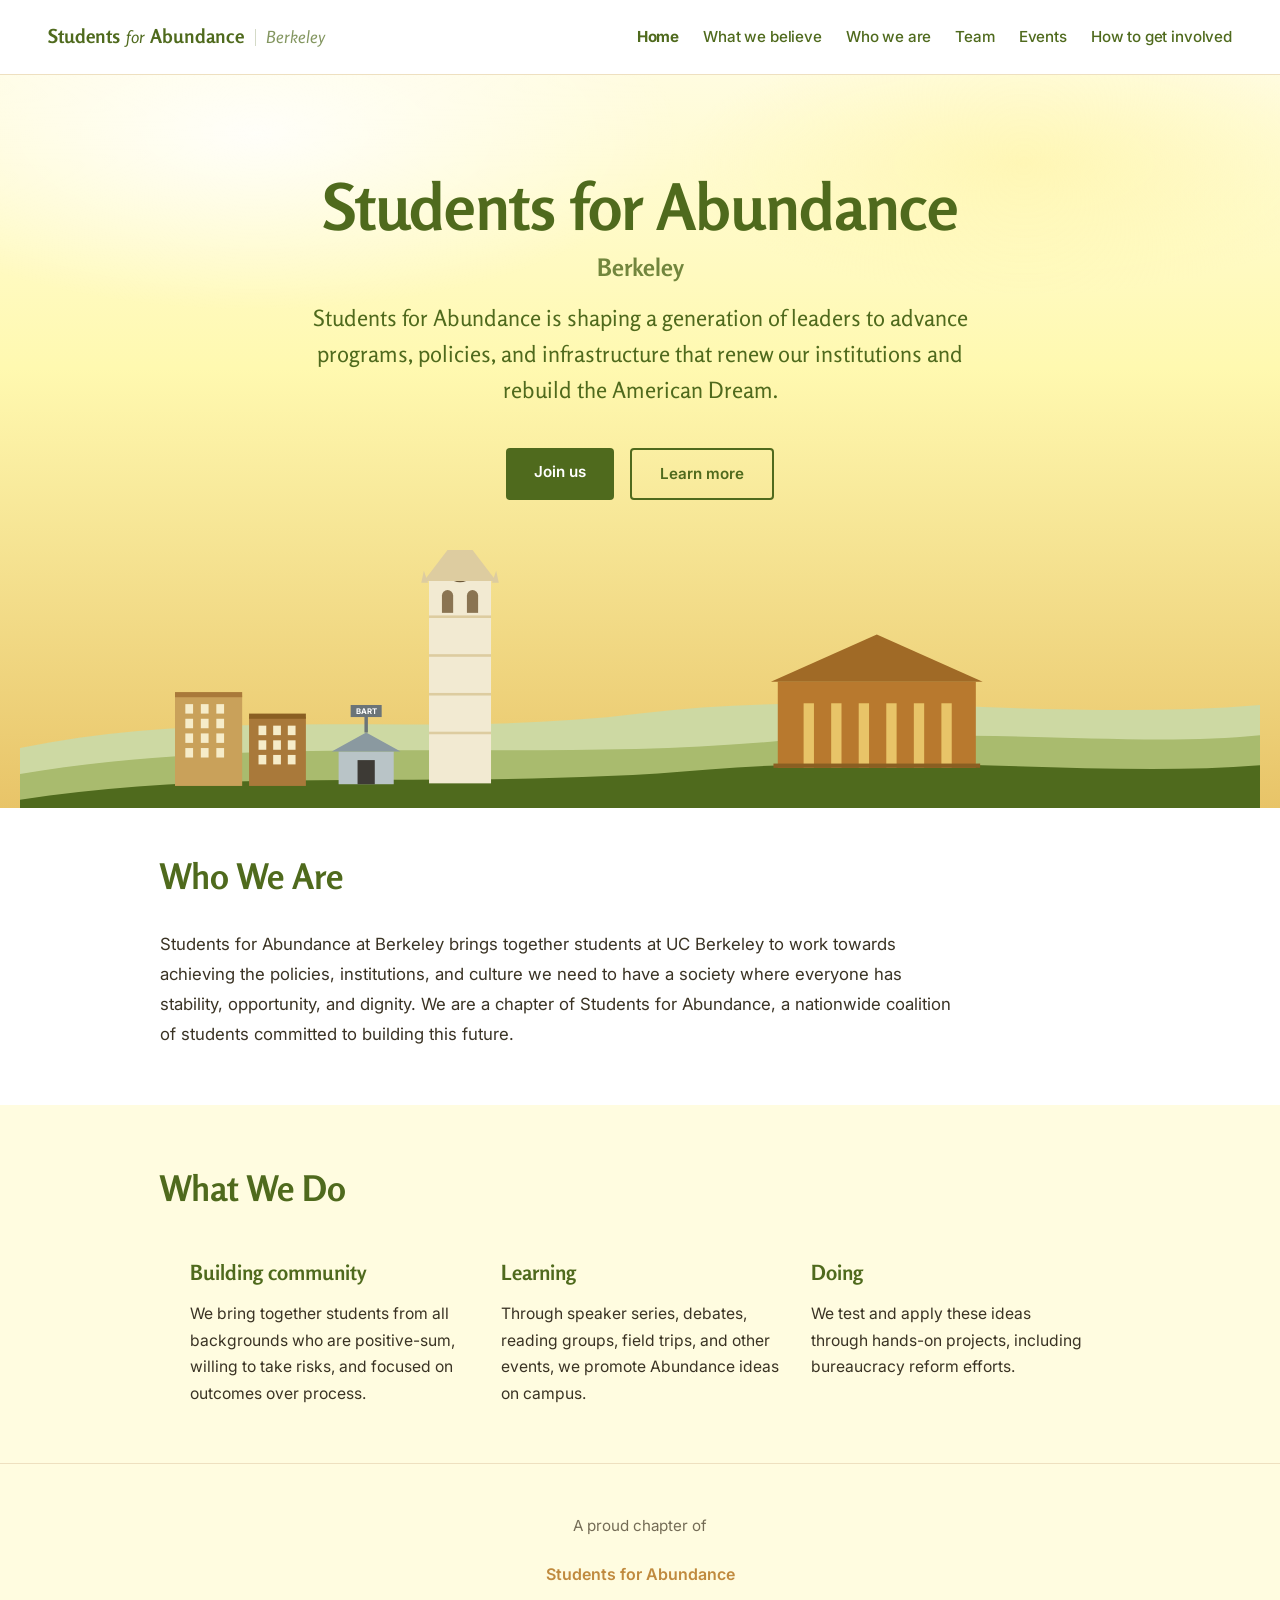
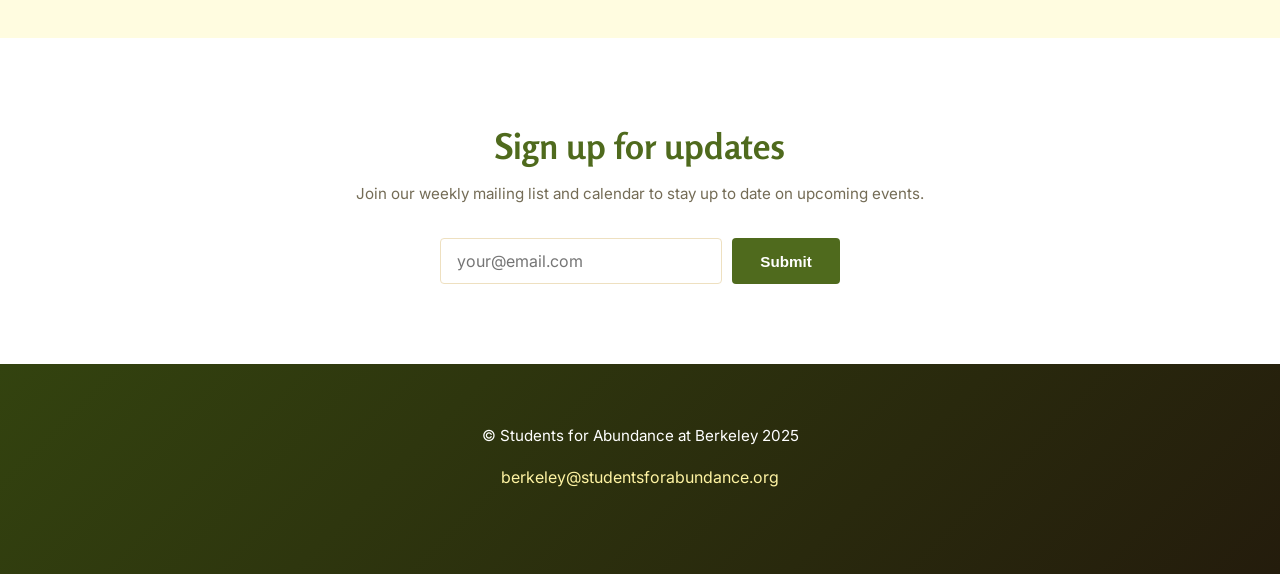
==== index.html @ e3d6ad32 "Update hero tagline to full mission statement" ====
<!DOCTYPE html>
<html lang="en">
<head>
    <meta charset="UTF-8">
    <meta name="viewport" content="width=device-width, initial-scale=1.0">
    <title>Students for Abundance - Berkeley</title>
    <link rel="preconnect" href="https://fonts.googleapis.com">
    <link rel="preconnect" href="https://fonts.gstatic.com" crossorigin>
    <link href="https://fonts.googleapis.com/css2?family=Inter:wght@400;500;600;700&family=Rosario:ital,wght@0,400;0,700;1,400&display=swap" rel="stylesheet">
    <link rel="stylesheet" href="src/css/styles.css">
</head>
<body>
    <!-- Navigation -->
    <nav class="navbar">
        <div class="nav-container">
            <a href="./" class="nav-brand">
                <span class="brand-link">Students</span>
                <span class="brand-for">for</span>
                <span class="brand-link">Abundance</span>
                <span class="brand-chapter">Berkeley</span>
            </a>
            <button class="menu-toggle" aria-label="Toggle menu">
                <span></span>
                <span></span>
                <span></span>
            </button>
            <ul class="nav-links">
                <li><a href="./" class="active">Home</a></li>
                <li><a href="what-we-believe.html">What we believe</a></li>
                <li><a href="who-we-are.html">Who we are</a></li>
                <li><a href="team.html">Team</a></li>
                <li><a href="events.html">Events</a></li>
                <li><a href="how-to-get-involved.html">How to get involved</a></li>
            </ul>
        </div>
    </nav>

    <!-- Hero Section -->
    <header class="hero">
        <div class="hero-content">
            <h1 class="hero-title">Students for Abundance</h1>
            <p class="hero-location">Berkeley</p>
            <p class="hero-tagline">Students for Abundance is shaping a generation of leaders to advance programs, policies, and infrastructure that renew our institutions and rebuild the American Dream.</p>
            <div class="hero-ctas">
                <a href="how-to-get-involved.html" class="btn btn-primary">Join us</a>
                <a href="what-we-believe.html" class="btn btn-secondary">Learn more</a>
            </div>
        </div>

        <!-- Rolling hills with Berkeley landmarks seated on the crest -->
        <div class="hero-skyline" aria-hidden="true">
            <svg viewBox="0 0 1440 300" preserveAspectRatio="xMidYMax slice" xmlns="http://www.w3.org/2000/svg">
                <path d="M0,230 C240,180 480,220 720,190 C960,160 1200,200 1440,180 L1440,300 L0,300 Z" fill="#cdd9a3"/>
                <path d="M0,260 C300,210 600,250 900,220 C1100,205 1300,230 1440,215 L1440,300 L0,300 Z" fill="#a9bb6e"/>
                <path d="M0,290 C260,250 520,280 800,255 C1050,235 1250,265 1440,250 L1440,300 L0,300 Z" fill="#4f6a1d"/>

                <!-- Dorm-style student housing, seated on the hill crest -->
                <g transform="translate(0, -26)">
                    <rect x="180" y="195" width="78" height="105" fill="#c9a15a"/>
                    <rect x="180" y="191" width="78" height="6" fill="#a9793a"/>
                    <rect x="192" y="205" width="9" height="11" fill="#f6ecc9"/>
                    <rect x="210" y="205" width="9" height="11" fill="#f6ecc9"/>
                    <rect x="228" y="205" width="9" height="11" fill="#f6ecc9"/>
                    <rect x="192" y="222" width="9" height="11" fill="#f6ecc9"/>
                    <rect x="210" y="222" width="9" height="11" fill="#f6ecc9"/>
                    <rect x="228" y="222" width="9" height="11" fill="#f6ecc9"/>
                    <rect x="192" y="239" width="9" height="11" fill="#f6ecc9"/>
                    <rect x="210" y="239" width="9" height="11" fill="#f6ecc9"/>
                    <rect x="228" y="239" width="9" height="11" fill="#f6ecc9"/>
                    <rect x="192" y="256" width="9" height="11" fill="#f6ecc9"/>
                    <rect x="210" y="256" width="9" height="11" fill="#f6ecc9"/>
                    <rect x="228" y="256" width="9" height="11" fill="#f6ecc9"/>
                </g>
                <g transform="translate(0, -26)">
                    <rect x="266" y="220" width="66" height="80" fill="#a9793a"/>
                    <rect x="266" y="216" width="66" height="6" fill="#8a5f22"/>
                    <rect x="277" y="230" width="9" height="11" fill="#f6ecc9"/>
                    <rect x="294" y="230" width="9" height="11" fill="#f6ecc9"/>
                    <rect x="311" y="230" width="9" height="11" fill="#f6ecc9"/>
                    <rect x="277" y="247" width="9" height="11" fill="#f6ecc9"/>
                    <rect x="294" y="247" width="9" height="11" fill="#f6ecc9"/>
                    <rect x="311" y="247" width="9" height="11" fill="#f6ecc9"/>
                    <rect x="277" y="264" width="9" height="11" fill="#f6ecc9"/>
                    <rect x="294" y="264" width="9" height="11" fill="#f6ecc9"/>
                    <rect x="311" y="264" width="9" height="11" fill="#f6ecc9"/>
                </g>

                <!-- BART station entrance -->
                <g transform="translate(0, -28)">
                    <rect x="370" y="262" width="64" height="38" fill="#b9c4c7"/>
                    <polygon points="362,262 402,240 442,262" fill="#8a99a0"/>
                    <rect x="392" y="272" width="20" height="28" fill="#3d3a35"/>
                    <rect x="400" y="220" width="4" height="20" fill="#6b7478"/>
                    <rect x="384" y="208" width="36" height="14" fill="#6b7478"/>
                    <text x="402" y="218" font-family="Inter, sans-serif" font-size="9" font-weight="700" fill="#fff" text-anchor="middle">BART</text>
                </g>

                <!-- Sather Tower (the Campanile) -->
                <g transform="translate(0, -29)">
                    <rect x="475" y="65" width="72" height="235" fill="#f2ead2"/>
                    <rect x="475" y="105" width="72" height="3" fill="#ddccA0"/>
                    <rect x="475" y="150" width="72" height="3" fill="#ddccA0"/>
                    <rect x="475" y="195" width="72" height="3" fill="#ddccA0"/>
                    <rect x="475" y="240" width="72" height="3" fill="#ddccA0"/>
                    <rect x="490" y="82" width="13" height="20" fill="#8a7452"/>
                    <circle cx="496.5" cy="82" r="6.5" fill="#8a7452"/>
                    <rect x="519" y="82" width="13" height="20" fill="#8a7452"/>
                    <circle cx="525.5" cy="82" r="6.5" fill="#8a7452"/>
                    <circle cx="511" cy="48" r="17" fill="#fffdf5" stroke="#6b5738" stroke-width="3"/>
                    <rect x="509.5" y="36" width="3" height="14" fill="#6b5738"/>
                    <rect x="503" y="46.5" width="16" height="3" fill="#6b5738"/>
                    <polygon points="469,65 511,10 553,65" fill="#ddccA0"/>
                    <polygon points="466,67 469,53 474,67" fill="#ddccA0"/>
                    <polygon points="548,67 553,53 556,67" fill="#ddccA0"/>
                    <circle cx="511" cy="6" r="5" fill="#6b5738"/>
                </g>

                <!-- Doe Library-style building -->
                <g transform="translate(0, -47)">
                    <rect x="880" y="200" width="230" height="100" fill="#b8792e"/>
                    <polygon points="872,200 995,145 1118,200" fill="#a06a26"/>
                    <rect x="910" y="225" width="12" height="75" fill="#e8c468"/>
                    <rect x="942" y="225" width="12" height="75" fill="#e8c468"/>
                    <rect x="974" y="225" width="12" height="75" fill="#e8c468"/>
                    <rect x="1006" y="225" width="12" height="75" fill="#e8c468"/>
                    <rect x="1038" y="225" width="12" height="75" fill="#e8c468"/>
                    <rect x="1070" y="225" width="12" height="75" fill="#e8c468"/>
                    <rect x="875" y="295" width="240" height="5" fill="#8a5f22"/>
                </g>
            </svg>
        </div>

        <!-- Berkeley skyline illustration featuring the Campanile: saved for later, not rendered -->
        <template id="skyline-buildings-saved">
            <svg viewBox="0 0 1440 300" preserveAspectRatio="xMidYMax slice" xmlns="http://www.w3.org/2000/svg">
                <defs>
                    <linearGradient id="groundGrad" x1="0" y1="0" x2="0" y2="1">
                        <stop offset="0%" stop-color="#c9a15a"/>
                        <stop offset="100%" stop-color="#b8863f"/>
                    </linearGradient>
                </defs>

                <!-- ground -->
                <rect x="0" y="284" width="1440" height="16" fill="url(#groundGrad)"/>

                <!-- back row: soft distant skyline -->
                <g fill="#f3d28c">
                    <rect x="0" y="215" width="95" height="85"/>
                    <rect x="100" y="185" width="75" height="115"/>
                    <polygon points="605,235 650,195 695,235"/>
                    <rect x="605" y="235" width="90" height="65"/>
                    <rect x="700" y="255" width="80" height="45"/>
                </g>
                <g fill="#e8c468">
                    <rect x="1150" y="220" width="85" height="80"/>
                    <polygon points="1240,235 1280,198 1320,235"/>
                    <rect x="1240" y="235" width="80" height="65"/>
                    <rect x="1330" y="200" width="65" height="100"/>
                    <rect x="1400" y="230" width="40" height="70"/>
                </g>

                <!-- Sather Gate -->
                <g fill="#c08a3e">
                    <rect x="210" y="235" width="14" height="65"/>
                    <rect x="300" y="235" width="14" height="65"/>
                    <rect x="204" y="222" width="126" height="14"/>
                    <rect x="207" y="215" width="20" height="8"/>
                    <rect x="297" y="215" width="20" height="8"/>
                    <circle cx="217" cy="211" r="6"/>
                    <circle cx="307" cy="211" r="6"/>
                    <rect x="250" y="222" width="10" height="78"/>
                </g>

                <!-- BART station entrance, between the gate and the tower -->
                <g>
                    <rect x="370" y="262" width="64" height="38" fill="#b9c4c7"/>
                    <polygon points="362,262 402,240 442,262" fill="#8a99a0"/>
                    <rect x="392" y="272" width="20" height="28" fill="#3d3a35"/>
                    <rect x="400" y="220" width="4" height="20" fill="#6b7478"/>
                    <rect x="384" y="208" width="36" height="14" fill="#6b7478"/>
                    <text x="402" y="218" font-family="Inter, sans-serif" font-size="9" font-weight="700" fill="#fff" text-anchor="middle">BART</text>
                </g>

                <!-- Sather Tower (the Campanile), off-center left of the composition -->
                <g>
                    <!-- shaft: pale granite -->
                    <rect x="475" y="65" width="72" height="235" fill="#f2ead2"/>
                    <!-- stone coursing -->
                    <rect x="475" y="105" width="72" height="3" fill="#ddccA0"/>
                    <rect x="475" y="150" width="72" height="3" fill="#ddccA0"/>
                    <rect x="475" y="195" width="72" height="3" fill="#ddccA0"/>
                    <rect x="475" y="240" width="72" height="3" fill="#ddccA0"/>
                    <!-- belfry: arched openings -->
                    <rect x="490" y="82" width="13" height="20" fill="#8a7452"/>
                    <circle cx="496.5" cy="82" r="6.5" fill="#8a7452"/>
                    <rect x="519" y="82" width="13" height="20" fill="#8a7452"/>
                    <circle cx="525.5" cy="82" r="6.5" fill="#8a7452"/>
                    <!-- clock face -->
                    <circle cx="511" cy="48" r="17" fill="#fffdf5" stroke="#6b5738" stroke-width="3"/>
                    <rect x="509.5" y="36" width="3" height="14" fill="#6b5738"/>
                    <rect x="503" y="46.5" width="16" height="3" fill="#6b5738"/>
                    <!-- pyramidal spire -->
                    <polygon points="469,65 511,10 553,65" fill="#ddccA0"/>
                    <!-- corner pinnacles -->
                    <polygon points="466,67 469,53 474,67" fill="#ddccA0"/>
                    <polygon points="548,67 553,53 556,67" fill="#ddccA0"/>
                    <!-- finial -->
                    <circle cx="511" cy="6" r="5" fill="#6b5738"/>
                </g>

                <!-- Doe Library-style building, right of the tower -->
                <g>
                    <rect x="880" y="200" width="230" height="100" fill="#b8792e"/>
                    <polygon points="872,200 995,145 1118,200" fill="#a06a26"/>
                    <rect x="910" y="225" width="12" height="75" fill="#e8c468"/>
                    <rect x="942" y="225" width="12" height="75" fill="#e8c468"/>
                    <rect x="974" y="225" width="12" height="75" fill="#e8c468"/>
                    <rect x="1006" y="225" width="12" height="75" fill="#e8c468"/>
                    <rect x="1038" y="225" width="12" height="75" fill="#e8c468"/>
                    <rect x="1070" y="225" width="12" height="75" fill="#e8c468"/>
                    <rect x="875" y="295" width="240" height="5" fill="#8a5f22"/>
                </g>
            </svg>
        </template>
    </header>

    <!-- Main Content -->
    <main>
        <!-- Who We Are teaser -->
        <section class="content-section">
            <div class="container">
                <h2>Who We Are</h2>
                <p>Students for Abundance at Berkeley brings together students at UC Berkeley to work towards achieving the policies, institutions, and culture we need to have a society where everyone has stability, opportunity, and dignity. We are a chapter of Students for Abundance, a nationwide coalition of students committed to building this future.</p>
            </div>
        </section>

        <!-- Pillars -->
        <section class="content-section alt">
            <div class="container">
                <h2>What We Do</h2>
                <div class="pillars-grid">
                    <div class="pillar">
                        <h3>Building community</h3>
                        <p>We bring together students from all backgrounds who are positive-sum, willing to take risks, and focused on outcomes over process.</p>
                    </div>
                    <div class="pillar">
                        <h3>Learning</h3>
                        <p>Through speaker series, debates, reading groups, field trips, and other events, we promote Abundance ideas on campus.</p>
                    </div>
                    <div class="pillar">
                        <h3>Doing</h3>
                        <p>We test and apply these ideas through hands-on projects, including bureaucracy reform efforts.</p>
                    </div>
                </div>
            </div>
        </section>

        <!-- Affiliation -->
        <section class="supporters-section">
            <div class="container">
                <p class="supporters-text">A proud chapter of</p>
                <div class="supporters-logos">
                    <a href="https://studentsforabundance.org/" target="_blank" class="supporter-link">Students for Abundance</a>
                </div>
            </div>
        </section>

        <!-- Join Section -->
        <section id="join" class="join-section">
            <div class="container">
                <div class="join-content">
                    <h2>Sign up for updates</h2>
                    <p class="join-subtitle">Join our weekly mailing list and calendar to stay up to date on upcoming events.</p>
                    <form class="email-form" id="email-signup">
                        <input type="email" placeholder="your@email.com" required>
                        <button type="submit" class="btn btn-primary">Submit</button>
                    </form>
                </div>
            </div>
        </section>
    </main>

    <!-- Footer -->
    <footer class="footer">
        <div class="container">
            <p class="copyright">&copy; Students for Abundance at Berkeley 2025</p>
            <p class="contact-email">
                <a href="mailto:berkeley@studentsforabundance.org">berkeley@studentsforabundance.org</a>
            </p>
        </div>
    </footer>

    <script src="src/js/main.js"></script>
</body>
</html>
---- src/css/styles.css ----
/* Reset and Base Styles */
:root {
    --cream: #fffef9;
    --gold-pale: #fffce0;
    --gold-light: #fff4a3;
    --gold: #fff9b0;
    --gold-mid: #e8c468;
    --gold-deep: #c08a3e;
    --brown: #9c5f24;
    --brown-dark: #7a4718;
    --ink: #1a1a1a;
    --olive: #4f6a1d;
    --olive-dark: #38480f;
    --text-body: #3a3324;
    --text-muted: #746c56;
    --border-warm: #eee0c0;
    --font-heading: 'Rosario', sans-serif;
    --font-body: 'Inter', -apple-system, BlinkMacSystemFont, sans-serif;
}

* {
    margin: 0;
    padding: 0;
    box-sizing: border-box;
}

html {
    scroll-behavior: smooth;
}

body {
    font-family: var(--font-body);
    line-height: 1.6;
    color: var(--ink);
    background: #fff;
}

.container {
    max-width: 1000px;
    margin: 0 auto;
    padding: 0 20px;
}

/* Navigation */
.navbar {
    background: #fff;
    border-bottom: 1px solid var(--border-warm);
    position: sticky;
    top: 0;
    z-index: 1000;
}

.nav-container {
    max-width: 1440px;
    margin: 0 auto;
    padding: 1.5rem 48px;
    display: flex;
    justify-content: space-between;
    align-items: center;
}

.nav-brand {
    display: flex;
    align-items: baseline;
    gap: 0.35rem;
    flex-wrap: wrap;
    text-decoration: none;
    transition: opacity 0.3s;
}

.nav-brand:hover {
    opacity: 0.7;
}

.brand-link {
    font-family: var(--font-heading);
    font-size: 1.2rem;
    font-weight: 700;
    color: var(--olive);
    line-height: 1;
}

.brand-for {
    font-family: var(--font-heading);
    font-style: italic;
    font-weight: 400;
    font-size: 1.05rem;
    color: var(--olive);
    line-height: 1;
}

.brand-chapter {
    font-family: var(--font-heading);
    font-style: italic;
    font-weight: 400;
    font-size: 1.05rem;
    color: var(--olive);
    opacity: 0.7;
    margin-left: 0.35rem;
    padding-left: 0.6rem;
    border-left: 1px solid rgba(79, 106, 29, 0.35);
    line-height: 1;
}

.nav-links {
    display: flex;
    list-style: none;
    gap: 1.5rem;
    align-items: center;
    flex-wrap: wrap;
}

.nav-links a {
    text-decoration: none;
    color: var(--olive);
    font-weight: 500;
    font-size: 0.95rem;
    letter-spacing: -0.15px;
    transition: opacity 0.3s;
}

.nav-links a:hover {
    opacity: 0.6;
}

.nav-links a.active {
    font-weight: 700;
}

.menu-toggle {
    display: none;
    flex-direction: column;
    background: none;
    border: none;
    cursor: pointer;
    gap: 5px;
}

.menu-toggle span {
    width: 25px;
    height: 2px;
    background: var(--olive);
}

/* Hero Section */
.hero {
    position: relative;
    overflow: hidden;
    background:
        radial-gradient(55% 40% at 20% 8%, rgba(255,255,255,0.85) 0%, rgba(255,255,255,0) 60%),
        radial-gradient(45% 30% at 80% 12%, rgba(255,244,163,0.6) 0%, rgba(255,244,163,0) 60%),
        linear-gradient(180deg, #fffce0 0%, #fff9b0 40%, #e8c468 100%);
    padding: 80px 20px 0;
    text-align: center;
}

.hero-content {
    max-width: 1000px;
    margin: 0 auto;
    position: relative;
    z-index: 2;
}

.hero-skyline {
    position: relative;
    z-index: 1;
    width: 100%;
    margin: 50px auto 0;
    line-height: 0;
}

.hero-skyline svg {
    width: 100%;
    height: auto;
    display: block;
}

.hero-title {
    font-family: var(--font-heading);
    font-size: 4rem;
    font-weight: 700;
    color: var(--olive);
    margin-bottom: 0.15rem;
    letter-spacing: -1px;
}

.hero-location {
    font-family: var(--font-heading);
    font-size: 1.5rem;
    color: var(--olive);
    opacity: 0.8;
    margin-bottom: 0.15rem;
    font-weight: 700;
    position: relative;
    top: -10px;
}

.hero-tagline {
    font-family: var(--font-heading);
    font-size: 1.4rem;
    line-height: 1.6;
    color: var(--olive);
    max-width: 700px;
    margin: 0 auto 2.5rem;
    font-weight: 400;
}

.hero-ctas {
    display: flex;
    gap: 1rem;
    justify-content: center;
    flex-wrap: wrap;
}

/* Buttons */
.btn {
    display: inline-block;
    padding: 12px 28px;
    text-decoration: none;
    border-radius: 4px;
    font-weight: 600;
    font-size: 0.95rem;
    transition: all 0.3s;
    border: none;
    cursor: pointer;
}

.btn-primary {
    background: var(--olive);
    color: #fff;
}

.btn-primary:hover {
    background: var(--olive-dark);
}

.btn-secondary {
    background: transparent;
    color: var(--olive);
    border: 2px solid var(--olive);
}

.btn-secondary:hover {
    background: var(--gold-pale);
}

/* Content Sections */
.content-section {
    padding: 55px 20px;
    background: #fff;
}

main > .content-section:first-of-type {
    padding-top: 40px;
}

.content-section.alt {
    background: var(--gold-pale);
}

.content-section h2 {
    font-family: var(--font-heading);
    font-size: 2.2rem;
    margin-bottom: 1.5rem;
    font-weight: 700;
    color: var(--olive);
}

.content-section p {
    font-size: 1.05rem;
    line-height: 1.8;
    color: var(--text-body);
    max-width: 800px;
}

/* Supporters Section */
.supporters-section {
    padding: 50px 20px;
    background: var(--gold-pale);
    border-top: 1px solid var(--border-warm);
    text-align: center;
}

.supporters-text {
    font-size: 0.95rem;
    color: var(--text-muted);
    margin-bottom: 1.5rem;
}

.supporters-logos {
    display: flex;
    gap: 2rem;
    justify-content: center;
    flex-wrap: wrap;
}

.supporter-link {
    color: var(--gold-deep);
    text-decoration: none;
    font-weight: 600;
    transition: color 0.3s;
}

.supporter-link:hover {
    color: var(--brown);
}

/* Join Section */
.join-section {
    padding: 80px 20px;
    background: #fff;
}

.join-content {
    max-width: 600px;
    margin: 0 auto;
    text-align: center;
}

.join-content h2 {
    font-family: var(--font-heading);
    font-size: 2.2rem;
    margin-bottom: 0.5rem;
    font-weight: 700;
    color: var(--olive);
}

.join-subtitle {
    color: var(--text-muted);
    font-size: 0.95rem;
    margin-bottom: 2rem;
}

/* Email Form */
.email-form {
    display: flex;
    gap: 10px;
    justify-content: center;
    flex-wrap: wrap;
}

.email-form input {
    padding: 12px 16px;
    border: 1px solid var(--border-warm);
    border-radius: 4px;
    font-size: 1rem;
    font-family: inherit;
    min-width: 280px;
    transition: border-color 0.3s;
}

.email-form input:focus {
    outline: none;
    border-color: var(--olive);
}

/* Footer */
.footer {
    background: linear-gradient(135deg, #33430f 0%, #241c0c 100%);
    color: #fff;
    padding: 60px 20px;
    text-align: center;
}

.footer .container {
    max-width: 800px;
}

.copyright {
    font-size: 0.95rem;
    margin-bottom: 1rem;
}

.contact-email {
    margin-bottom: 1.5rem;
}

.contact-email a {
    color: var(--gold-light);
    text-decoration: none;
}

.contact-email a:hover {
    text-decoration: underline;
}

.design-credit {
    font-size: 0.85rem;
    color: #a89f88;
}

.design-credit a {
    color: var(--gold-light);
    text-decoration: none;
}

.design-credit a:hover {
    text-decoration: underline;
}

/* Sub-page Header */
.page-header {
    background:
        radial-gradient(60% 45% at 15% 10%, #ffffff 0%, var(--gold-pale) 40%, rgba(255,255,255,0) 100%),
        radial-gradient(45% 35% at 80% 30%, var(--gold-light) 0%, rgba(255,243,180,0.55) 45%, rgba(255,255,255,0) 100%),
        #ffffff;
    padding: 70px 20px 60px;
    text-align: center;
}

.page-header h1 {
    font-family: var(--font-heading);
    font-size: 3rem;
    font-weight: 700;
    color: var(--olive);
}

/* Dark statement banner */
.banner-dark {
    background: linear-gradient(135deg, var(--brown) 0%, var(--brown-dark) 100%);
    color: #fff;
    padding: 70px 20px;
    text-align: center;
}

.banner-dark h2 {
    font-family: var(--font-heading);
    font-size: 2.4rem;
    font-weight: 700;
    max-width: 700px;
    margin: 0 auto;
    line-height: 1.3;
}

/* Belief blocks */
.belief-block {
    padding: 60px 20px;
    background: #fff;
}

.belief-block.alt {
    background: var(--gold-pale);
}

.belief-block .container {
    max-width: 800px;
}

.belief-block p {
    font-size: 1.05rem;
    line-height: 1.85;
    color: var(--text-body);
    margin-bottom: 1.25rem;
}

.belief-block h2 {
    font-family: var(--font-heading);
    font-size: 2rem;
    color: var(--olive);
    text-align: left;
    margin: 0 0 1.5rem;
    font-weight: 700;
}

.goals-list {
    margin-top: 1.5rem;
}

.goals-list .goal {
    margin-bottom: 1.5rem;
}

.goals-list .goal strong {
    color: var(--olive);
}

/* Pillars grid (Building community / Learning / Doing) */
.pillars-grid {
    display: grid;
    grid-template-columns: repeat(3, 1fr);
    gap: 2rem;
    margin-top: 2.5rem;
    max-width: 900px;
    margin-left: auto;
    margin-right: auto;
}

.pillar h3 {
    font-family: var(--font-heading);
    color: var(--olive);
    font-size: 1.3rem;
    margin-bottom: 0.75rem;
}

.pillar p {
    font-size: 0.98rem;
    color: var(--text-body);
    line-height: 1.7;
}

/* Activity list */
.activity-list {
    max-width: 800px;
    margin: 2rem auto 0;
    padding-left: 1.25rem;
}

.activity-list li {
    font-size: 1.02rem;
    line-height: 1.7;
    color: var(--text-body);
    margin-bottom: 0.75rem;
}

/* Get Involved blocks */
.involve-block {
    max-width: 700px;
    margin: 0 auto 2.5rem;
}

.involve-block h3 {
    font-family: var(--font-heading);
    color: var(--olive);
    font-size: 1.4rem;
    margin-bottom: 0.75rem;
}

.involve-block p {
    font-size: 1.05rem;
    line-height: 1.8;
    color: var(--text-body);
}

.involve-block a {
    color: var(--gold-deep);
    font-weight: 600;
}

.contact-note {
    text-align: center;
    max-width: 700px;
    margin: 0 auto;
    padding: 1.5rem;
    border-top: 1px solid var(--border-warm);
    border-bottom: 1px solid var(--border-warm);
    color: var(--text-muted);
    font-size: 0.95rem;
}

.contact-note a {
    color: var(--gold-deep);
    font-weight: 600;
}

/* Team grid */
.team-grid {
    display: grid;
    grid-template-columns: repeat(auto-fit, minmax(180px, 1fr));
    gap: 2.5rem;
    margin-top: 2rem;
}

.team-card {
    text-align: center;
}

.team-avatar {
    width: 96px;
    height: 96px;
    border-radius: 50%;
    background: var(--gold-mid);
    display: flex;
    align-items: center;
    justify-content: center;
    margin: 0 auto 1rem;
    font-family: var(--font-heading);
    font-size: 1.7rem;
    font-weight: 700;
    color: var(--olive-dark);
}

.team-card h3 {
    font-family: var(--font-heading);
    color: var(--olive);
    font-size: 1.1rem;
    margin-bottom: 0.15rem;
}

.team-card .team-role {
    color: var(--text-muted);
    font-size: 0.88rem;
}

.placeholder-note {
    max-width: 800px;
    margin: 0 auto 1.5rem;
    padding: 0.85rem 1.1rem;
    background: var(--gold-pale);
    border: 1px dashed var(--gold-deep);
    border-radius: 6px;
    color: var(--text-muted);
    font-size: 0.9rem;
}

/* Events list */
.events-list {
    display: flex;
    flex-direction: column;
    gap: 1.25rem;
    margin-top: 2rem;
    max-width: 800px;
    margin-left: auto;
    margin-right: auto;
}

.event-card {
    display: flex;
    gap: 1.5rem;
    align-items: flex-start;
    padding: 1.25rem;
    background: #fff;
    border: 1px solid var(--border-warm);
    border-radius: 8px;
}

.event-date {
    flex-shrink: 0;
    width: 68px;
    text-align: center;
    background: var(--gold-pale);
    border-radius: 6px;
    padding: 0.6rem 0.4rem;
    font-family: var(--font-heading);
    color: var(--olive);
}

.event-date .event-month {
    display: block;
    font-size: 0.72rem;
    font-weight: 700;
    text-transform: uppercase;
    letter-spacing: 0.05em;
}

.event-date .event-day {
    display: block;
    font-size: 1.5rem;
    font-weight: 700;
    line-height: 1.2;
}

.event-info h3 {
    font-family: var(--font-heading);
    color: var(--olive);
    font-size: 1.1rem;
    margin-bottom: 0.25rem;
}

.event-info p {
    color: var(--text-body);
    font-size: 0.95rem;
}

.event-location {
    color: var(--text-muted);
    font-size: 0.85rem;
    margin-top: 0.35rem;
}

/* Responsive */
@media (max-width: 768px) {
    .nav-container {
        padding: 1.2rem 20px;
    }

    .hero-title {
        font-size: 2.5rem;
    }

    .hero-tagline {
        font-size: 1.05rem;
    }

    .hero-ctas {
        flex-direction: column;
        align-items: center;
    }

    .nav-links {
        display: none;
        position: absolute;
        top: 70px;
        left: 0;
        right: 0;
        background: #fff;
        flex-direction: column;
        padding: 1rem;
        border-bottom: 1px solid var(--border-warm);
        gap: 1rem;
    }

    .nav-links.active {
        display: flex;
    }

    .menu-toggle {
        display: flex;
    }

    .email-form input {
        min-width: 100%;
    }

    .supporters-logos {
        gap: 1rem;
    }

    .content-section h2 {
        font-size: 1.75rem;
    }

    .hero-skyline {
        margin-top: 30px;
    }

    .page-header h1 {
        font-size: 2.2rem;
    }

    .banner-dark h2 {
        font-size: 1.7rem;
    }

    .belief-block h2 {
        font-size: 1.6rem;
    }

    .pillars-grid {
        grid-template-columns: 1fr;
        gap: 1.75rem;
    }

    .event-card {
        flex-direction: column;
        align-items: flex-start;
    }

    .event-date {
        width: auto;
        padding: 0.4rem 0.7rem;
        display: flex;
        align-items: baseline;
        gap: 0.4rem;
    }

    .event-date .event-day {
        font-size: 1.1rem;
    }

    .team-grid {
        grid-template-columns: repeat(2, 1fr);
        gap: 1.75rem;
    }
}
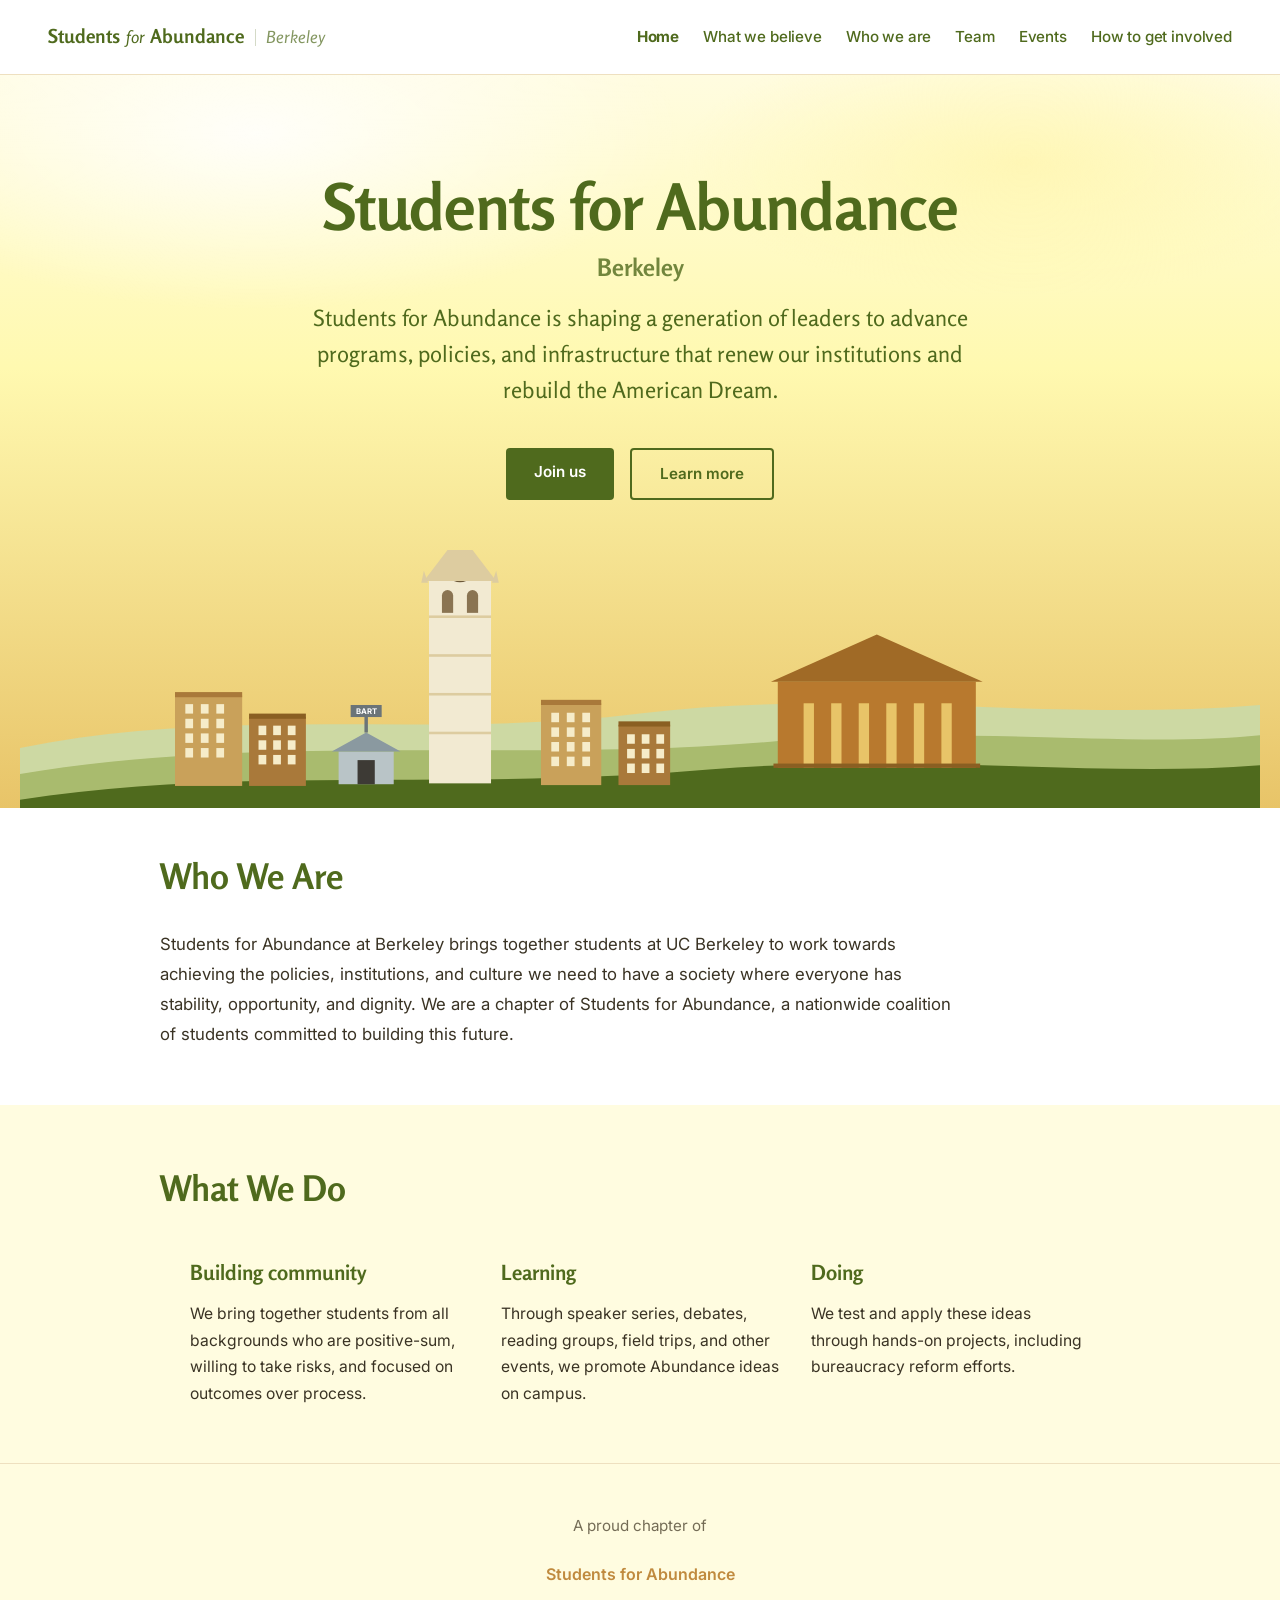
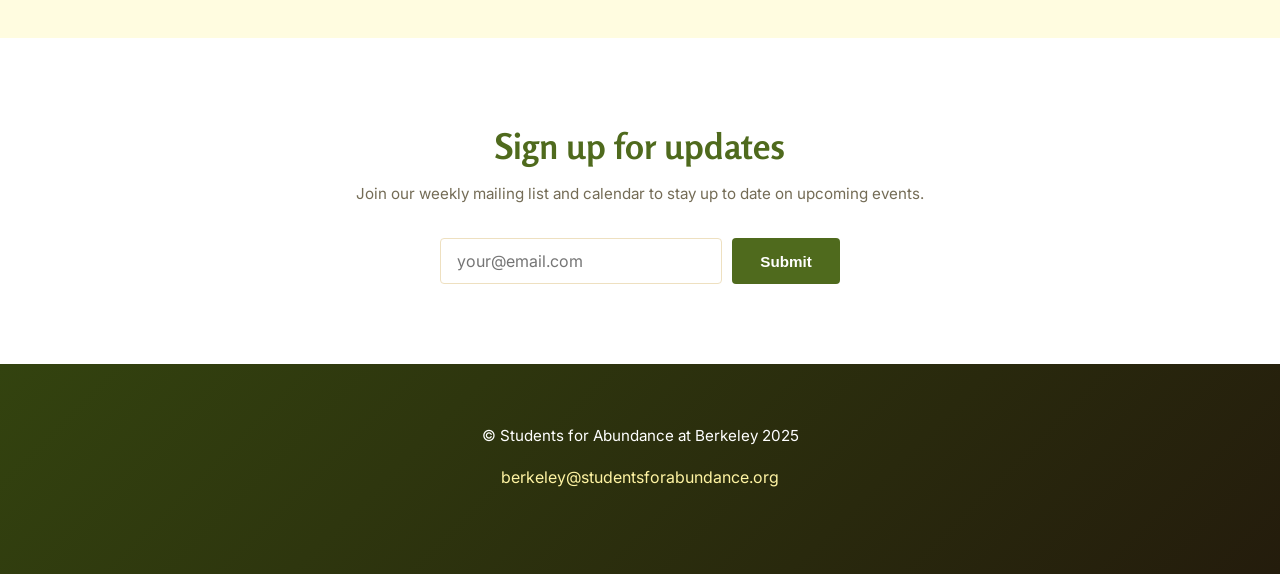
==== commit 32033714: "Add two more dorm-style housing buildings between the tower and library" ====
--- a/index.html
+++ b/index.html
@@ -115,6 +115,37 @@
                     <circle cx="511" cy="6" r="5" fill="#6b5738"/>
                 </g>
 
+                <!-- More dorm-style student housing, between the tower and the library -->
+                <g transform="translate(0, -27)">
+                    <rect x="605" y="205" width="70" height="95" fill="#c9a15a"/>
+                    <rect x="605" y="201" width="70" height="6" fill="#a9793a"/>
+                    <rect x="617" y="216" width="9" height="11" fill="#f6ecc9"/>
+                    <rect x="635" y="216" width="9" height="11" fill="#f6ecc9"/>
+                    <rect x="653" y="216" width="9" height="11" fill="#f6ecc9"/>
+                    <rect x="617" y="233" width="9" height="11" fill="#f6ecc9"/>
+                    <rect x="635" y="233" width="9" height="11" fill="#f6ecc9"/>
+                    <rect x="653" y="233" width="9" height="11" fill="#f6ecc9"/>
+                    <rect x="617" y="250" width="9" height="11" fill="#f6ecc9"/>
+                    <rect x="635" y="250" width="9" height="11" fill="#f6ecc9"/>
+                    <rect x="653" y="250" width="9" height="11" fill="#f6ecc9"/>
+                    <rect x="617" y="267" width="9" height="11" fill="#f6ecc9"/>
+                    <rect x="635" y="267" width="9" height="11" fill="#f6ecc9"/>
+                    <rect x="653" y="267" width="9" height="11" fill="#f6ecc9"/>
+                </g>
+                <g transform="translate(0, -27)">
+                    <rect x="695" y="230" width="60" height="70" fill="#a9793a"/>
+                    <rect x="695" y="226" width="60" height="6" fill="#8a5f22"/>
+                    <rect x="705" y="241" width="9" height="11" fill="#f6ecc9"/>
+                    <rect x="722" y="241" width="9" height="11" fill="#f6ecc9"/>
+                    <rect x="739" y="241" width="9" height="11" fill="#f6ecc9"/>
+                    <rect x="705" y="258" width="9" height="11" fill="#f6ecc9"/>
+                    <rect x="722" y="258" width="9" height="11" fill="#f6ecc9"/>
+                    <rect x="739" y="258" width="9" height="11" fill="#f6ecc9"/>
+                    <rect x="705" y="275" width="9" height="11" fill="#f6ecc9"/>
+                    <rect x="722" y="275" width="9" height="11" fill="#f6ecc9"/>
+                    <rect x="739" y="275" width="9" height="11" fill="#f6ecc9"/>
+                </g>
+
                 <!-- Doe Library-style building -->
                 <g transform="translate(0, -47)">
                     <rect x="880" y="200" width="230" height="100" fill="#b8792e"/>
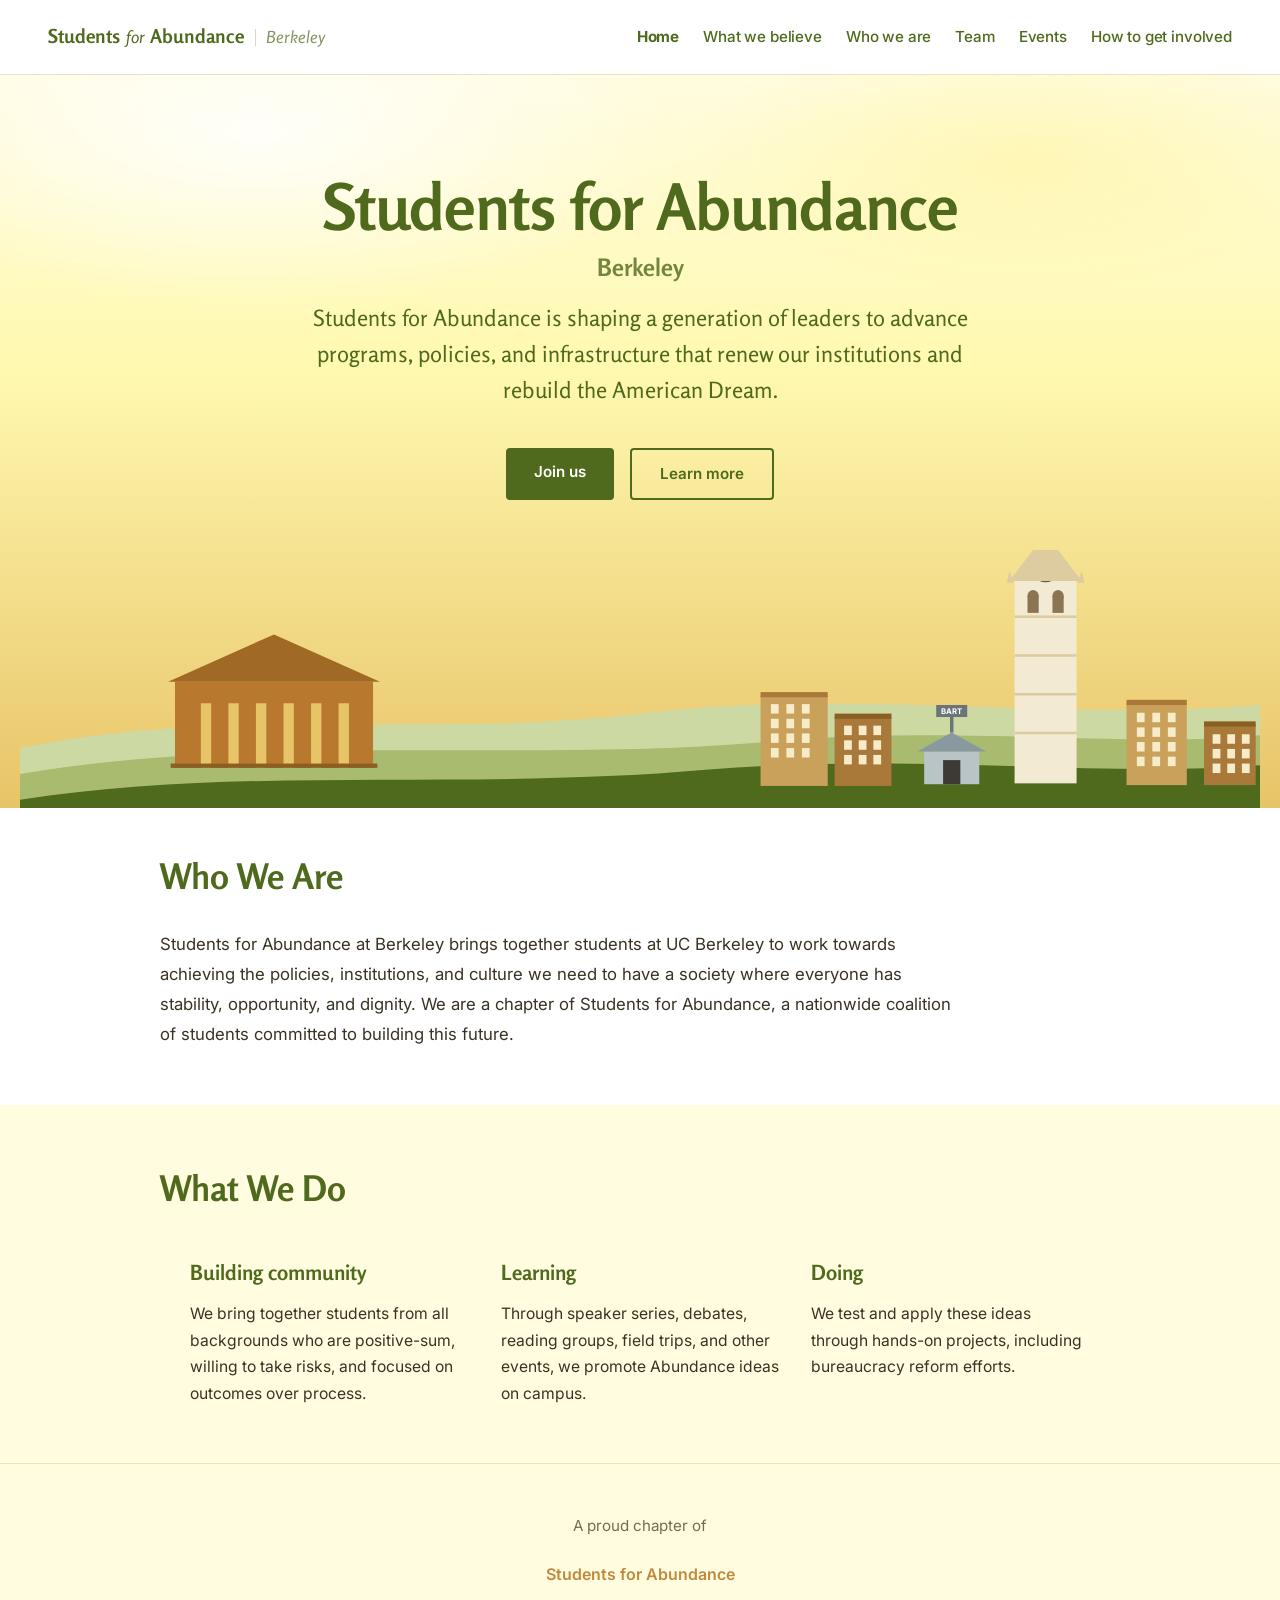
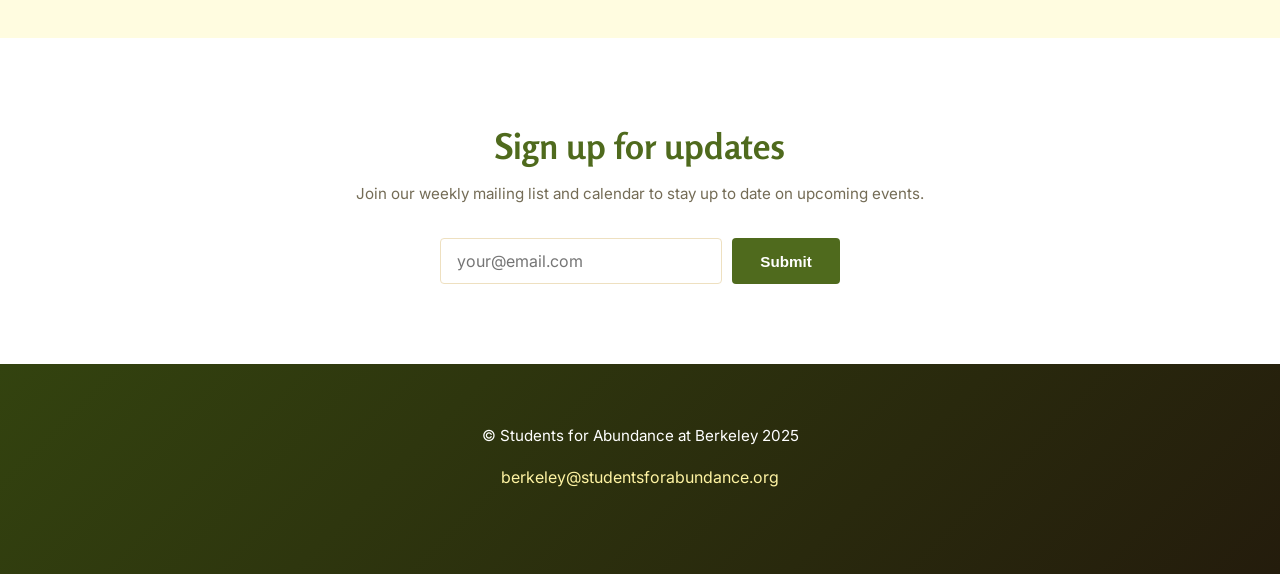
==== commit 2fbd4f8d: "Swap skyline layout: Doe Library on the left, housing cluster on the right" ====
--- a/index.html
+++ b/index.html
@@ -55,7 +55,7 @@
                 <path d="M0,290 C260,250 520,280 800,255 C1050,235 1250,265 1440,250 L1440,300 L0,300 Z" fill="#4f6a1d"/>
 
                 <!-- Dorm-style student housing, seated on the hill crest -->
-                <g transform="translate(0, -26)">
+                <g transform="translate(680, -26)">
                     <rect x="180" y="195" width="78" height="105" fill="#c9a15a"/>
                     <rect x="180" y="191" width="78" height="6" fill="#a9793a"/>
                     <rect x="192" y="205" width="9" height="11" fill="#f6ecc9"/>
@@ -71,7 +71,7 @@
                     <rect x="210" y="256" width="9" height="11" fill="#f6ecc9"/>
                     <rect x="228" y="256" width="9" height="11" fill="#f6ecc9"/>
                 </g>
-                <g transform="translate(0, -26)">
+                <g transform="translate(680, -26)">
                     <rect x="266" y="220" width="66" height="80" fill="#a9793a"/>
                     <rect x="266" y="216" width="66" height="6" fill="#8a5f22"/>
                     <rect x="277" y="230" width="9" height="11" fill="#f6ecc9"/>
@@ -86,7 +86,7 @@
                 </g>
 
                 <!-- BART station entrance -->
-                <g transform="translate(0, -28)">
+                <g transform="translate(680, -28)">
                     <rect x="370" y="262" width="64" height="38" fill="#b9c4c7"/>
                     <polygon points="362,262 402,240 442,262" fill="#8a99a0"/>
                     <rect x="392" y="272" width="20" height="28" fill="#3d3a35"/>
@@ -96,7 +96,7 @@
                 </g>
 
                 <!-- Sather Tower (the Campanile) -->
-                <g transform="translate(0, -29)">
+                <g transform="translate(680, -29)">
                     <rect x="475" y="65" width="72" height="235" fill="#f2ead2"/>
                     <rect x="475" y="105" width="72" height="3" fill="#ddccA0"/>
                     <rect x="475" y="150" width="72" height="3" fill="#ddccA0"/>
@@ -116,7 +116,7 @@
                 </g>
 
                 <!-- More dorm-style student housing, between the tower and the library -->
-                <g transform="translate(0, -27)">
+                <g transform="translate(680, -27)">
                     <rect x="605" y="205" width="70" height="95" fill="#c9a15a"/>
                     <rect x="605" y="201" width="70" height="6" fill="#a9793a"/>
                     <rect x="617" y="216" width="9" height="11" fill="#f6ecc9"/>
@@ -132,7 +132,7 @@
                     <rect x="635" y="267" width="9" height="11" fill="#f6ecc9"/>
                     <rect x="653" y="267" width="9" height="11" fill="#f6ecc9"/>
                 </g>
-                <g transform="translate(0, -27)">
+                <g transform="translate(680, -27)">
                     <rect x="695" y="230" width="60" height="70" fill="#a9793a"/>
                     <rect x="695" y="226" width="60" height="6" fill="#8a5f22"/>
                     <rect x="705" y="241" width="9" height="11" fill="#f6ecc9"/>
@@ -147,7 +147,7 @@
                 </g>
 
                 <!-- Doe Library-style building -->
-                <g transform="translate(0, -47)">
+                <g transform="translate(-700, -47)">
                     <rect x="880" y="200" width="230" height="100" fill="#b8792e"/>
                     <polygon points="872,200 995,145 1118,200" fill="#a06a26"/>
                     <rect x="910" y="225" width="12" height="75" fill="#e8c468"/>
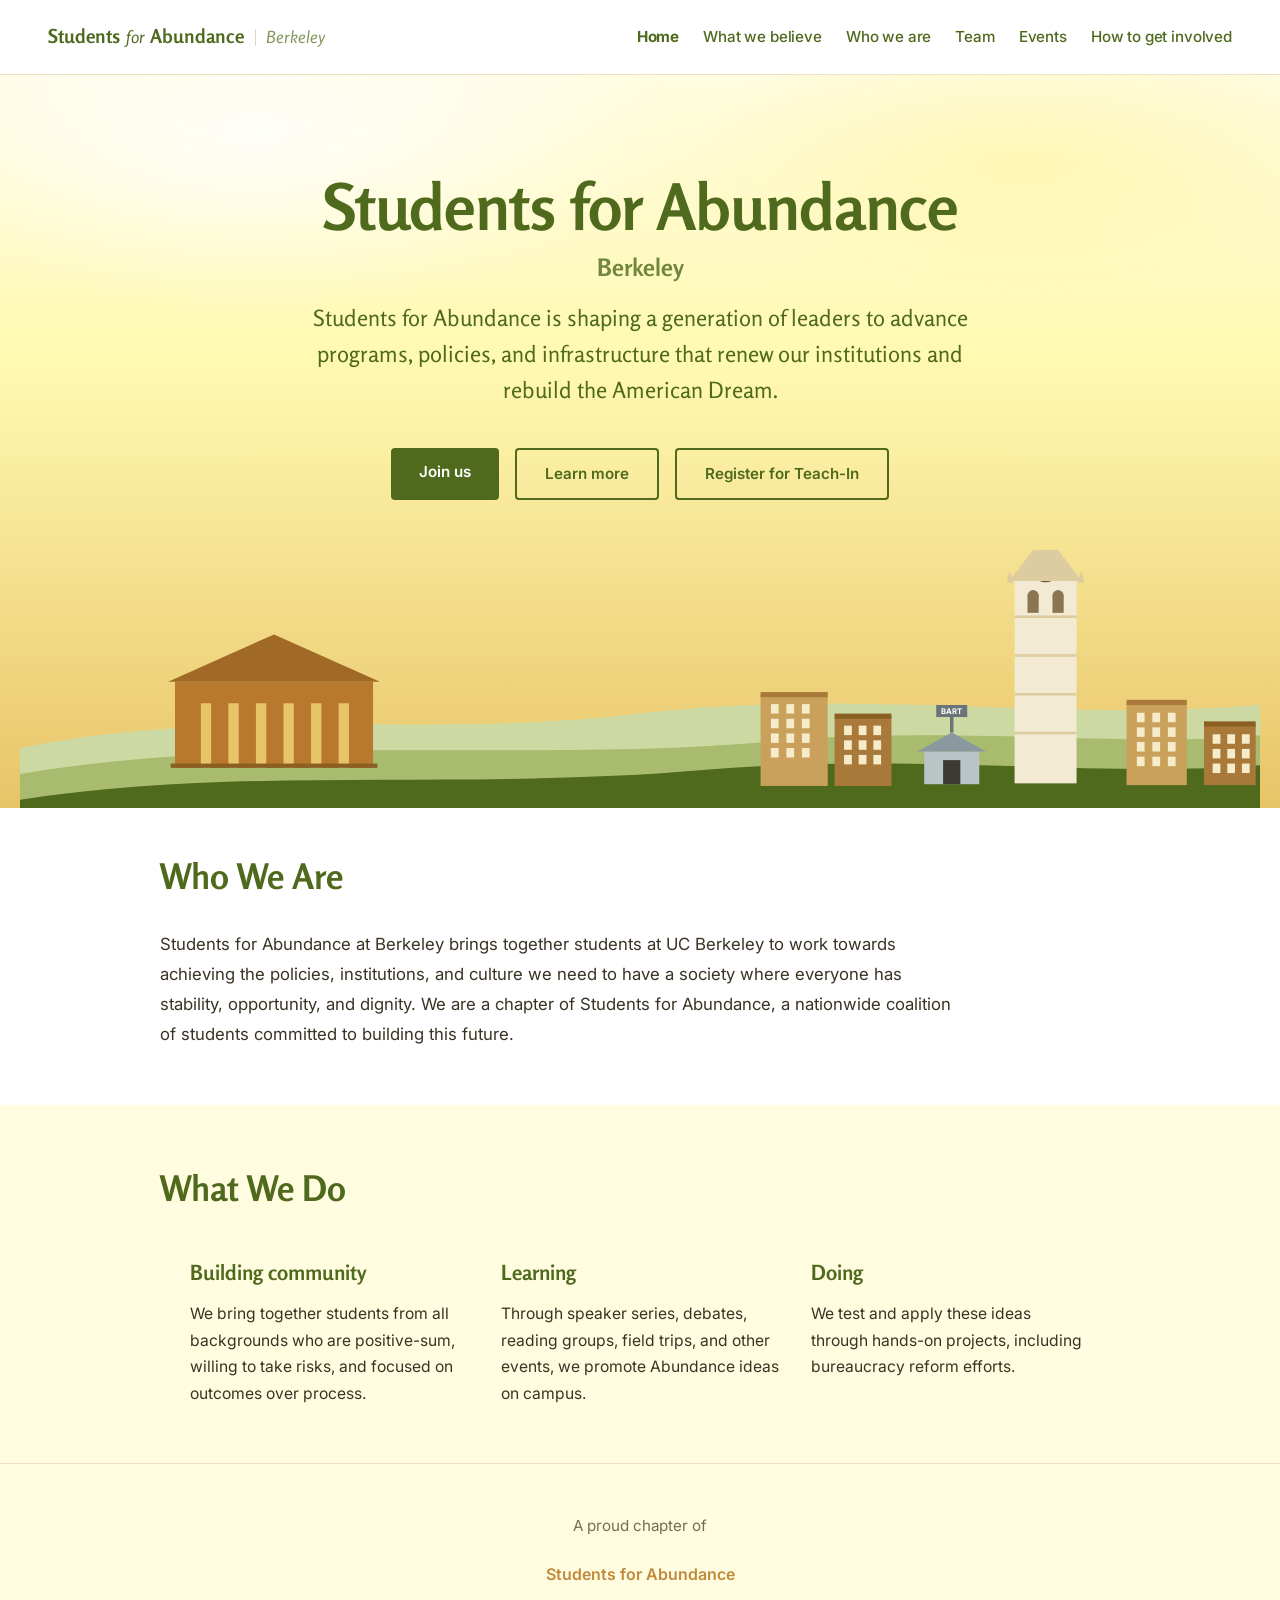
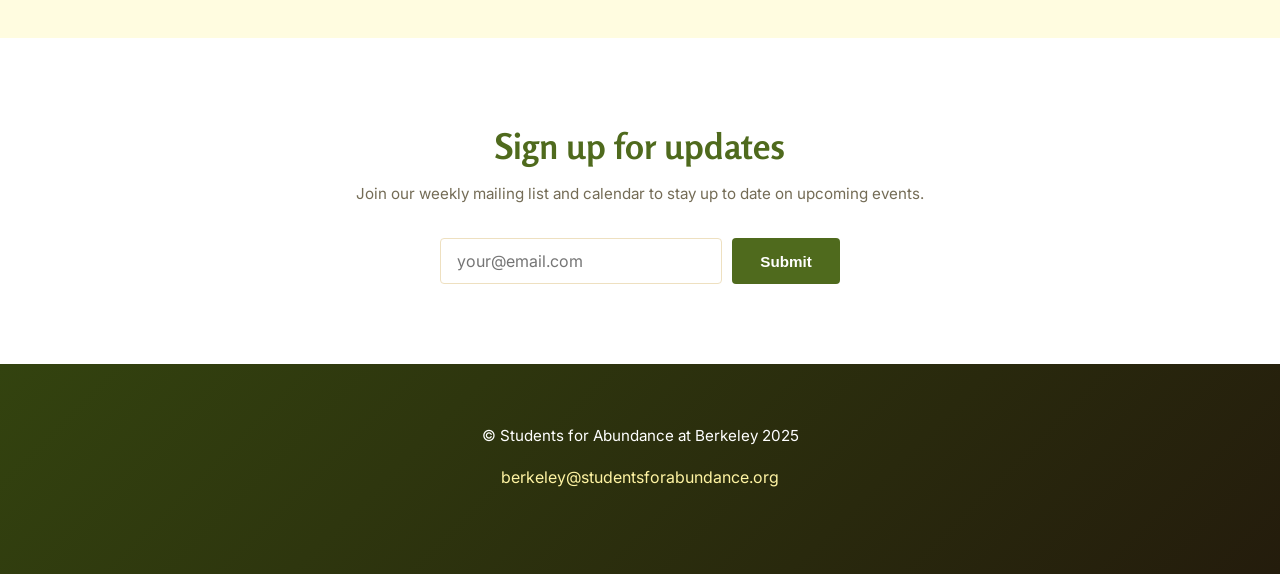
==== commit c77ef72d: "Add real team photos, reorder leadership, add teach-in registration button - Add headshots for Timot" ====
--- a/index.html
+++ b/index.html
@@ -44,6 +44,7 @@
             <div class="hero-ctas">
                 <a href="how-to-get-involved.html" class="btn btn-primary">Join us</a>
                 <a href="what-we-believe.html" class="btn btn-secondary">Learn more</a>
+                <a href="#" class="btn btn-secondary">Register for Teach-In</a>
             </div>
         </div>
 
--- a/src/css/styles.css
+++ b/src/css/styles.css
@@ -561,7 +561,15 @@
 }
 
 .team-card {
+    display: block;
     text-align: center;
+    text-decoration: none;
+    color: inherit;
+    transition: opacity 0.3s;
+}
+
+.team-card[href]:hover {
+    opacity: 0.75;
 }
 
 .team-avatar {
@@ -577,6 +585,7 @@
     font-size: 1.7rem;
     font-weight: 700;
     color: var(--olive-dark);
+    object-fit: cover;
 }
 
 .team-card h3 {
@@ -589,6 +598,86 @@
 .team-card .team-role {
     color: var(--text-muted);
     font-size: 0.88rem;
+}
+
+.team-intro {
+    color: var(--text-muted);
+    font-size: 0.95rem;
+    margin-top: -0.5rem;
+    margin-bottom: 0.5rem;
+}
+
+.team-blurb {
+    font-size: 0.85rem;
+    font-style: italic;
+    color: var(--text-muted);
+    margin: 0.5rem 0 0.9rem;
+}
+
+.team-actions {
+    display: flex;
+    flex-direction: column;
+    align-items: center;
+    gap: 0.5rem;
+}
+
+.team-btn {
+    display: inline-flex;
+    align-items: center;
+    justify-content: center;
+    gap: 0.4rem;
+    padding: 7px 14px;
+    border-radius: 20px;
+    font-size: 0.82rem;
+    font-weight: 600;
+    text-decoration: none;
+    transition: all 0.25s;
+    width: 100%;
+    max-width: 160px;
+}
+
+.team-btn-linkedin {
+    background: #eef2e6;
+    color: var(--olive);
+    border: 1px solid rgba(79, 106, 29, 0.3);
+}
+
+.team-btn-linkedin:hover {
+    background: var(--olive);
+    color: #fff;
+}
+
+.li-badge {
+    display: inline-flex;
+    align-items: center;
+    justify-content: center;
+    width: 16px;
+    height: 16px;
+    border-radius: 3px;
+    background: currentColor;
+    position: relative;
+}
+
+.li-badge::after {
+    content: "in";
+    position: absolute;
+    inset: 0;
+    display: flex;
+    align-items: center;
+    justify-content: center;
+    font-size: 9px;
+    font-weight: 700;
+    color: var(--gold-pale);
+    font-family: var(--font-body);
+}
+
+.team-btn-coffee {
+    background: var(--olive);
+    color: #fff;
+}
+
+.team-btn-coffee:hover {
+    background: var(--olive-dark);
 }
 
 .placeholder-note {
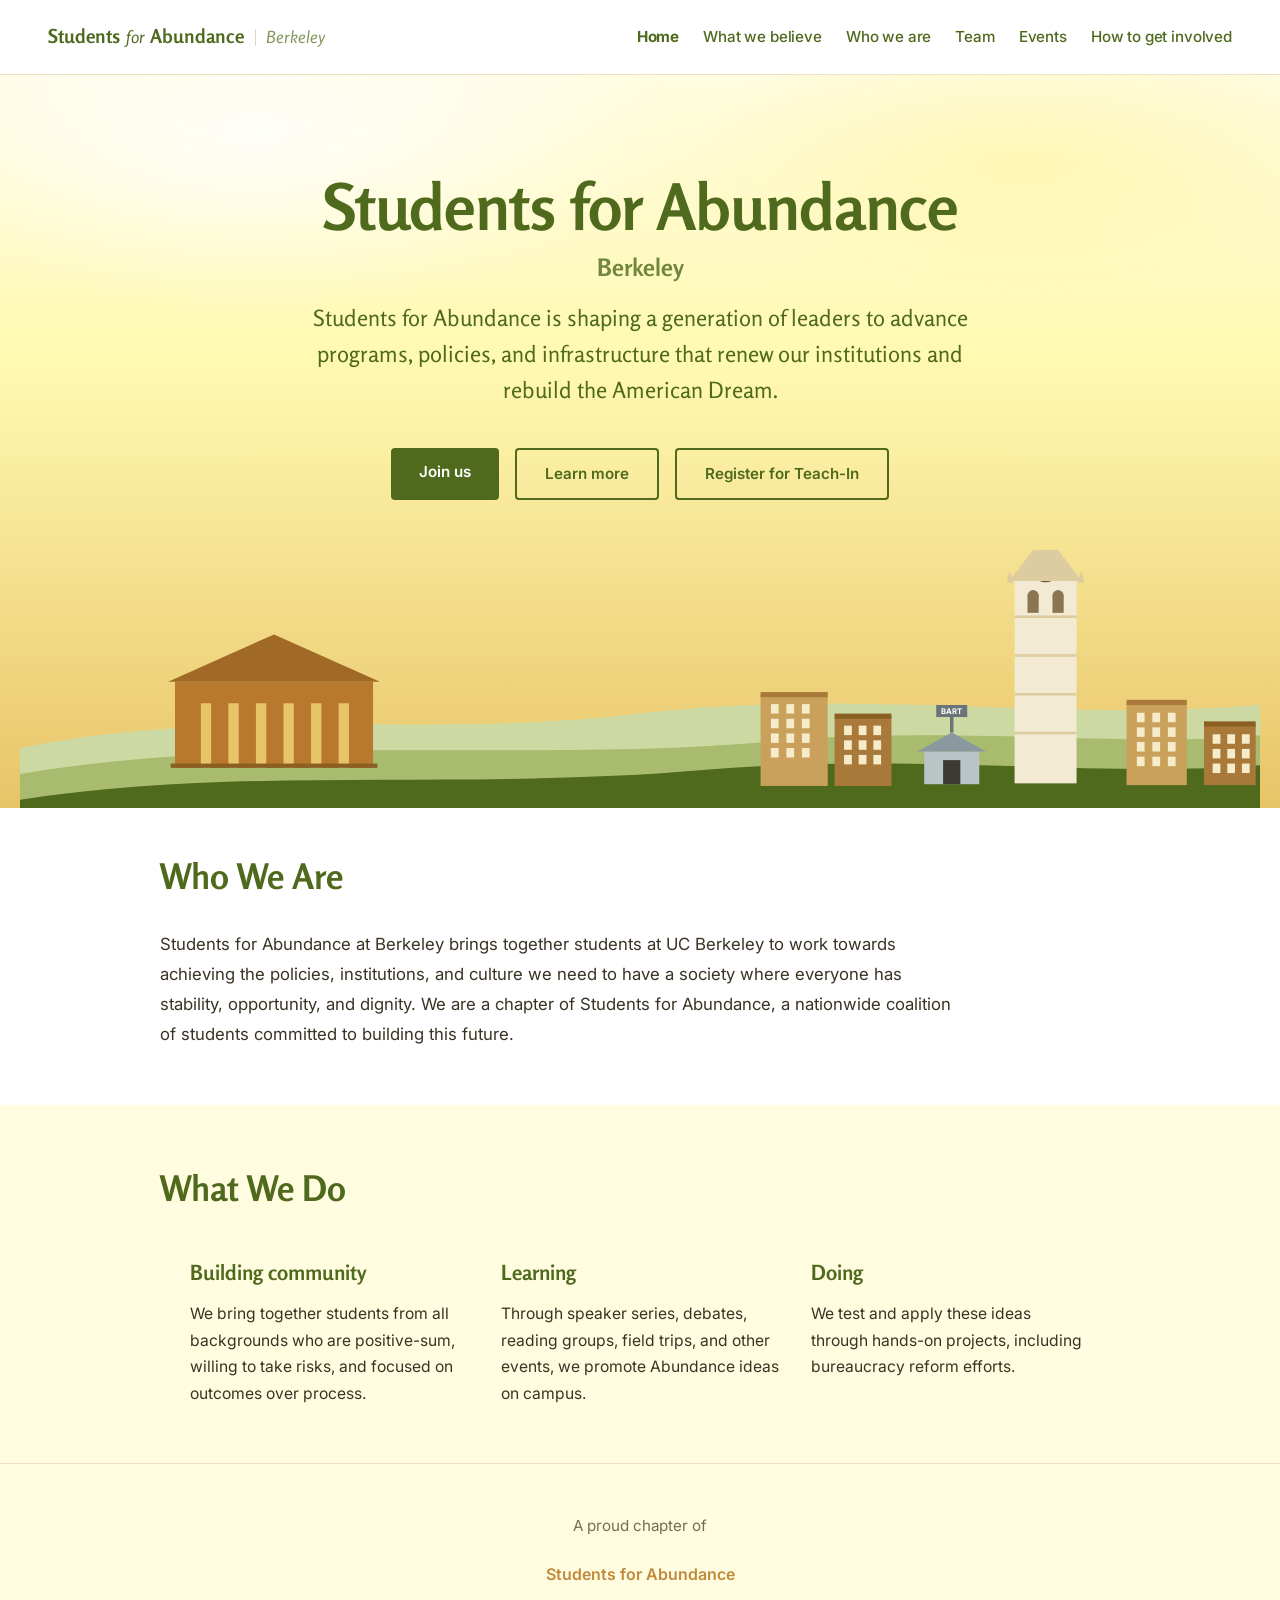
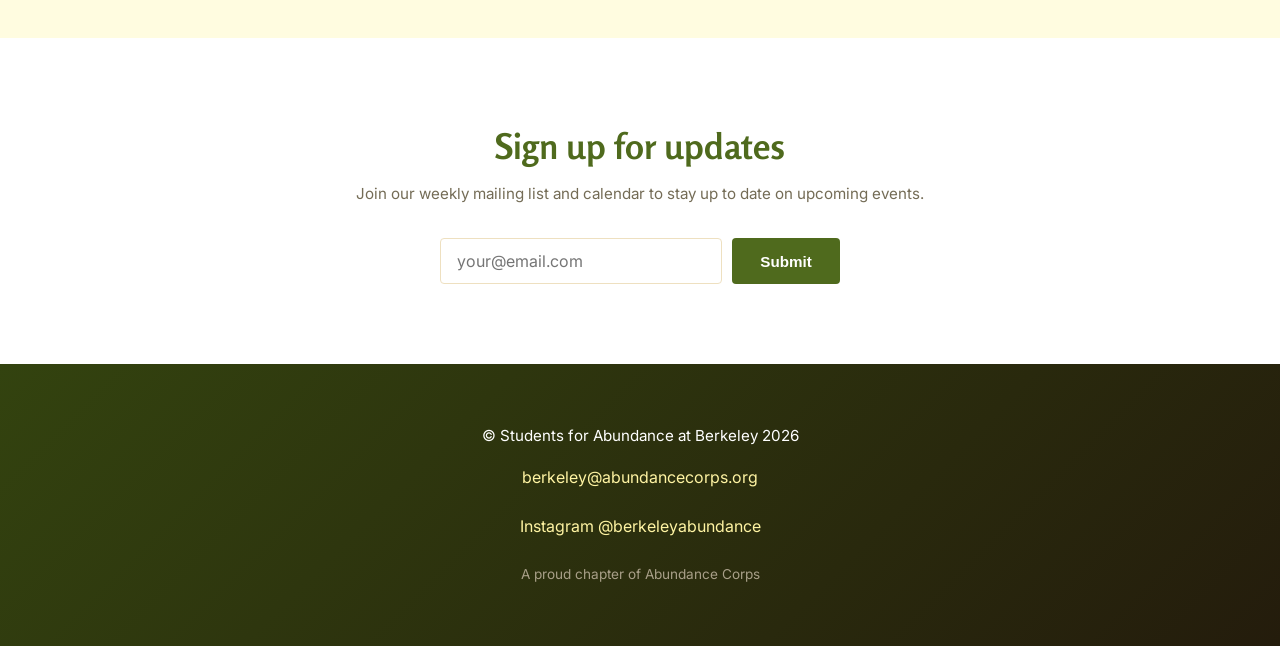
==== commit e80c078e: "Update contact email, 2026 copyright, add Instagram and Abundance Corps footer Co-Authored-By: Claud" ====
--- a/index.html
+++ b/index.html
@@ -44,7 +44,7 @@
             <div class="hero-ctas">
                 <a href="how-to-get-involved.html" class="btn btn-primary">Join us</a>
                 <a href="what-we-believe.html" class="btn btn-secondary">Learn more</a>
-                <a href="#" class="btn btn-secondary">Register for Teach-In</a>
+                <a href="https://luma.com/761w8hig" target="_blank" rel="noopener" class="btn btn-secondary">Register for Teach-In</a>
             </div>
         </div>
 
@@ -315,10 +315,14 @@
     <!-- Footer -->
     <footer class="footer">
         <div class="container">
-            <p class="copyright">&copy; Students for Abundance at Berkeley 2025</p>
+            <p class="copyright">&copy; Students for Abundance at Berkeley 2026</p>
             <p class="contact-email">
-                <a href="mailto:berkeley@studentsforabundance.org">berkeley@studentsforabundance.org</a>
+                <a href="mailto:berkeley@abundancecorps.org">berkeley@abundancecorps.org</a>
             </p>
+            <p class="footer-social">
+                <a href="https://www.instagram.com/berkeleyabundance/" target="_blank" rel="noopener">Instagram @berkeleyabundance</a>
+            </p>
+            <p class="footer-chapter">A proud chapter of Abundance Corps</p>
         </div>
     </footer>
 
--- a/src/css/styles.css
+++ b/src/css/styles.css
@@ -384,6 +384,24 @@
     text-decoration: underline;
 }
 
+.footer-social {
+    margin-bottom: 1.5rem;
+}
+
+.footer-social a {
+    color: var(--gold-light);
+    text-decoration: none;
+}
+
+.footer-social a:hover {
+    text-decoration: underline;
+}
+
+.footer-chapter {
+    font-size: 0.85rem;
+    color: #a89f88;
+}
+
 .design-credit {
     font-size: 0.85rem;
     color: #a89f88;
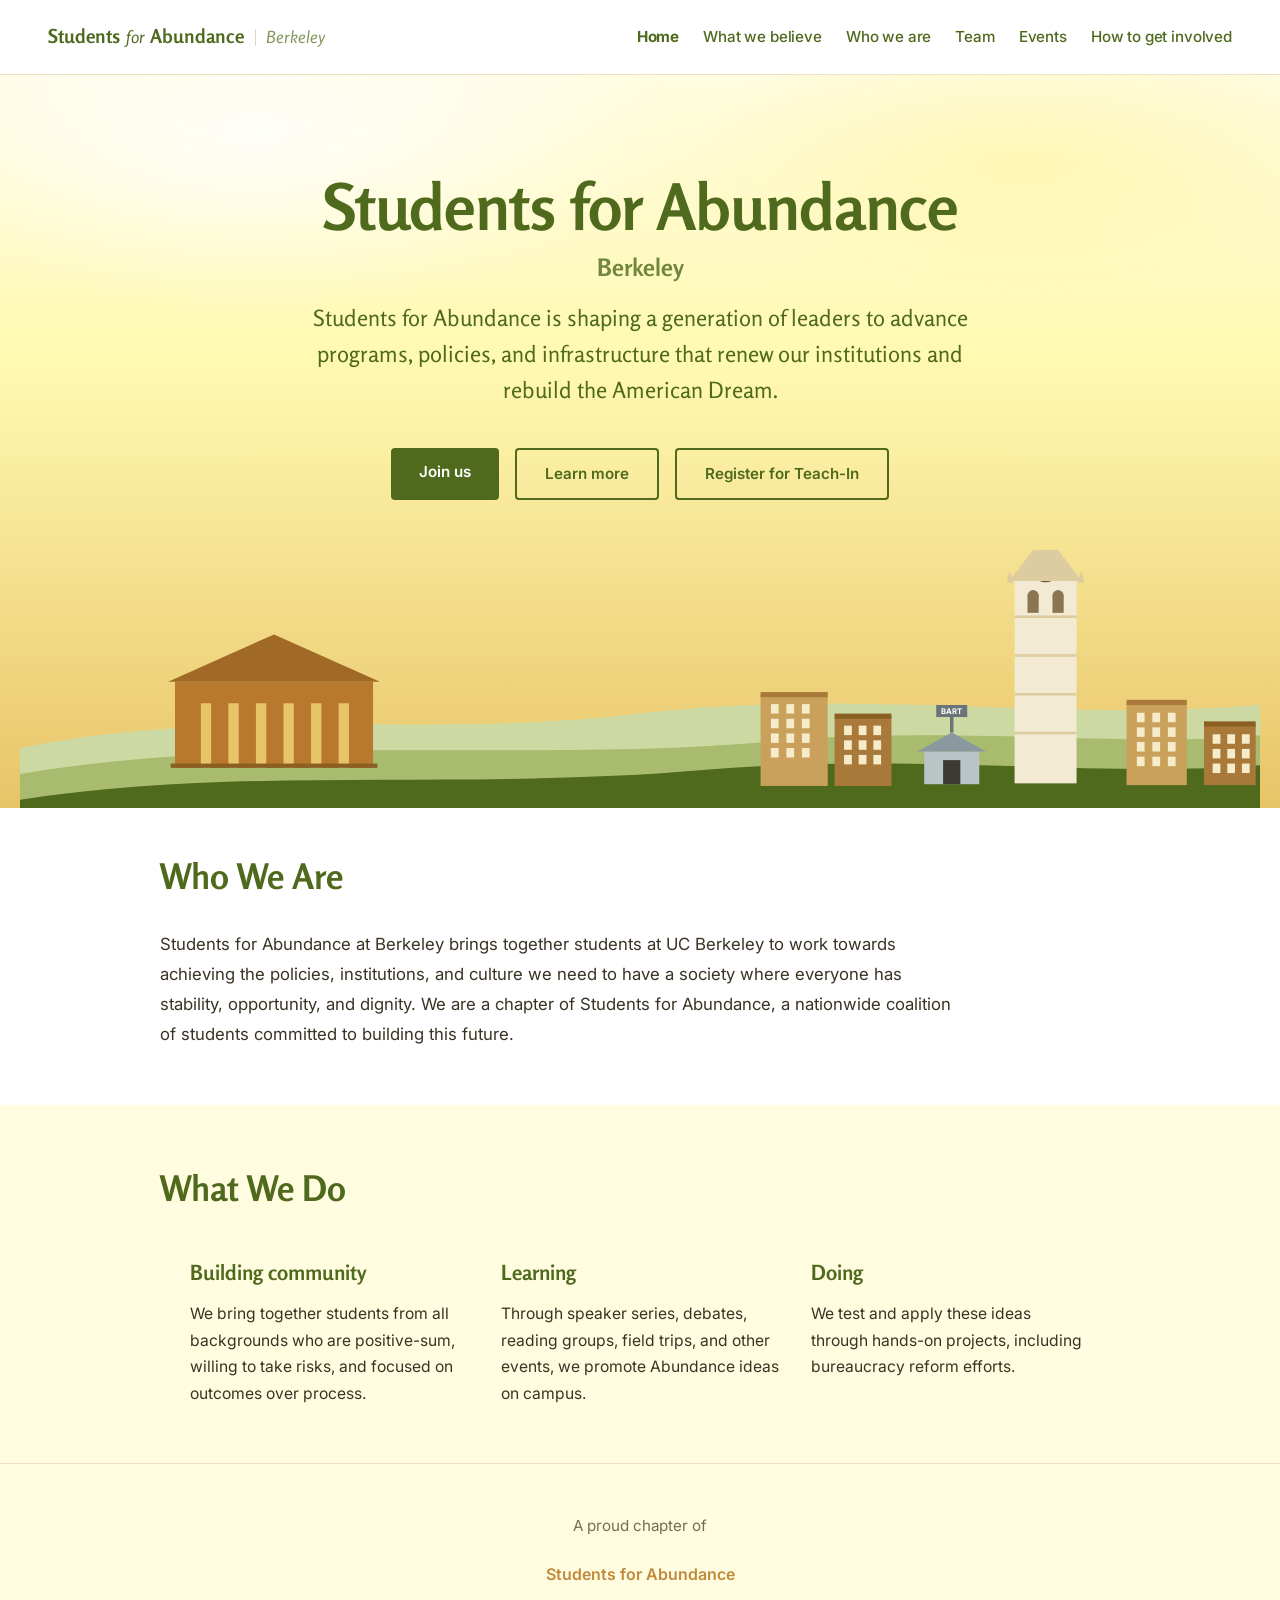
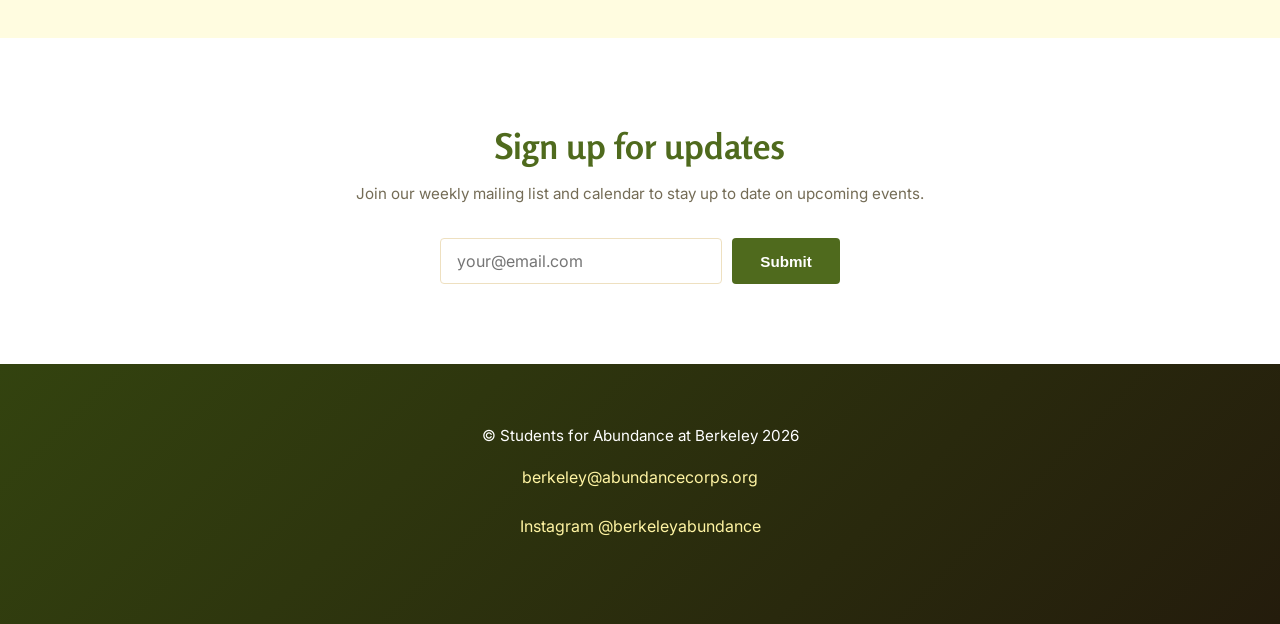
==== commit 6745a72c: "Remove footer chapter line, add Instagram section to How to Get Involved Co-Authored-By: Claude Sonn" ====
--- a/index.html
+++ b/index.html
@@ -322,7 +322,6 @@
             <p class="footer-social">
                 <a href="https://www.instagram.com/berkeleyabundance/" target="_blank" rel="noopener">Instagram @berkeleyabundance</a>
             </p>
-            <p class="footer-chapter">A proud chapter of Abundance Corps</p>
         </div>
     </footer>
 
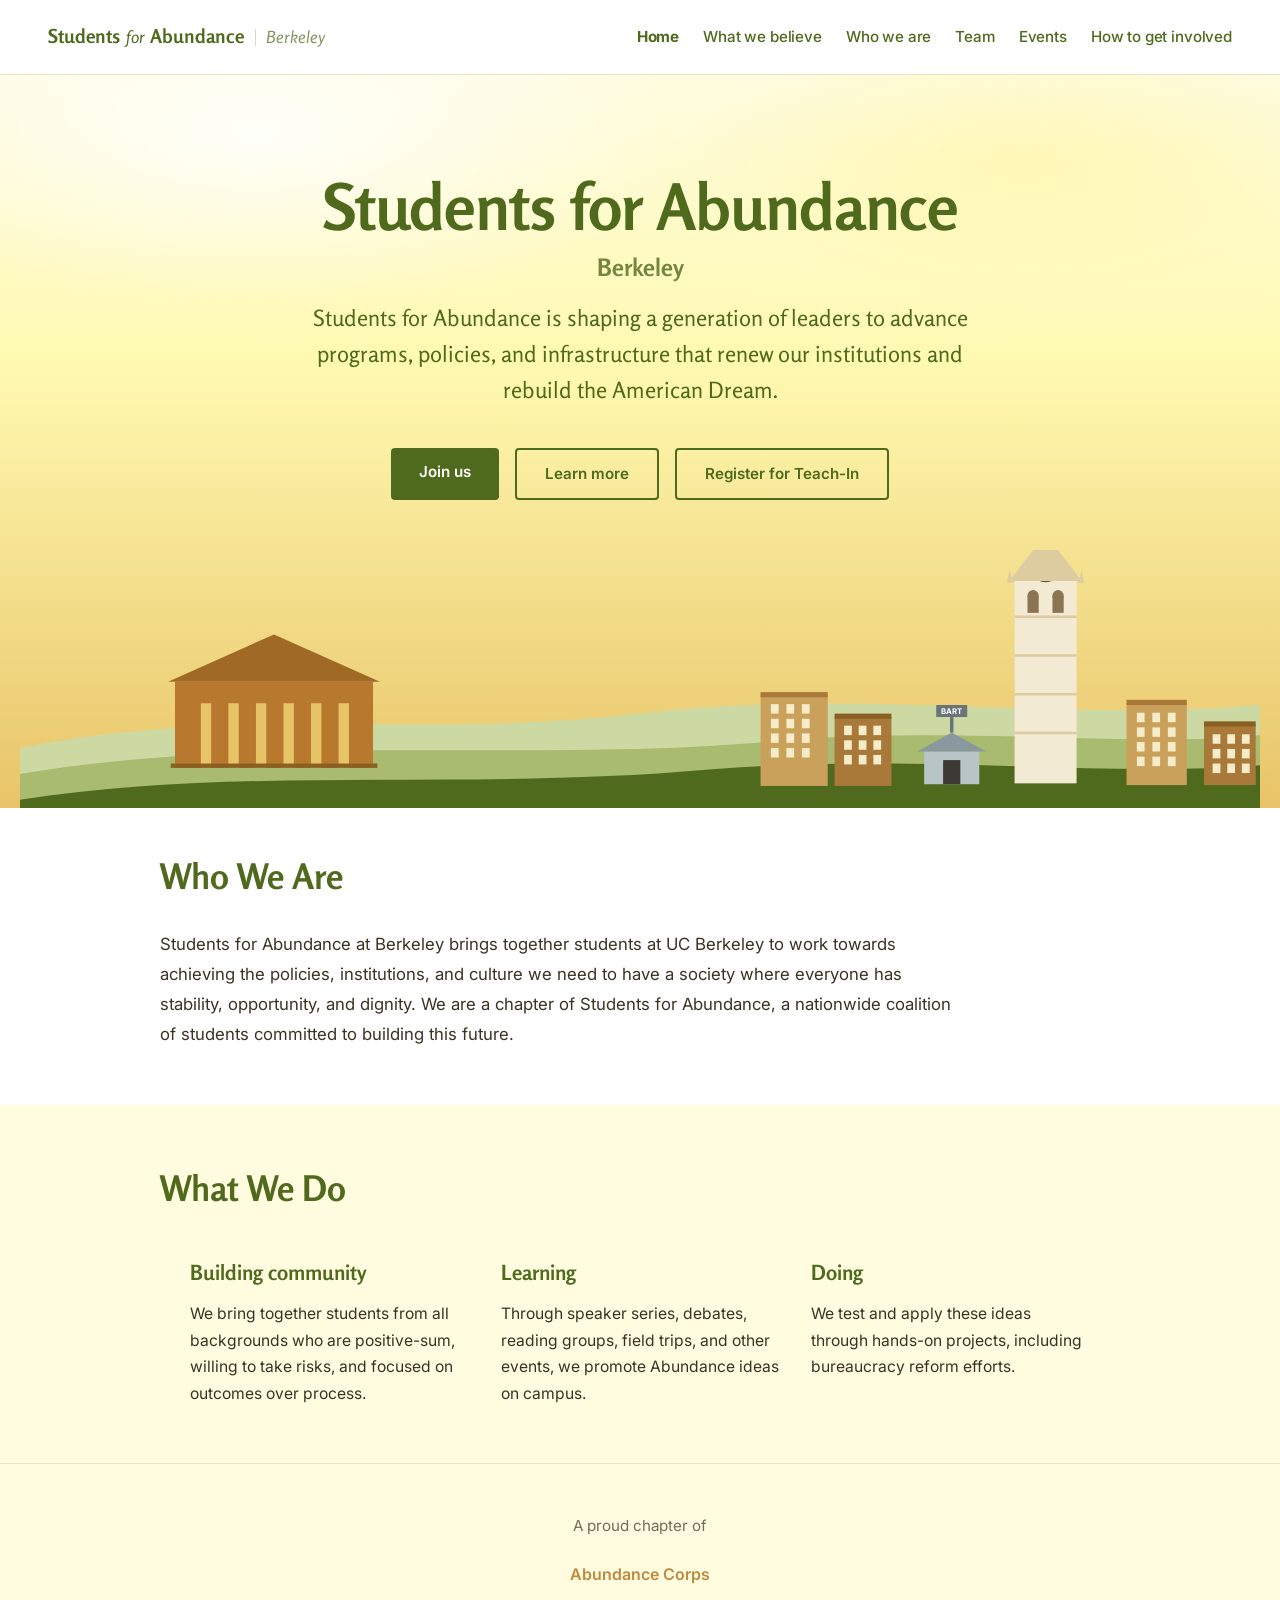
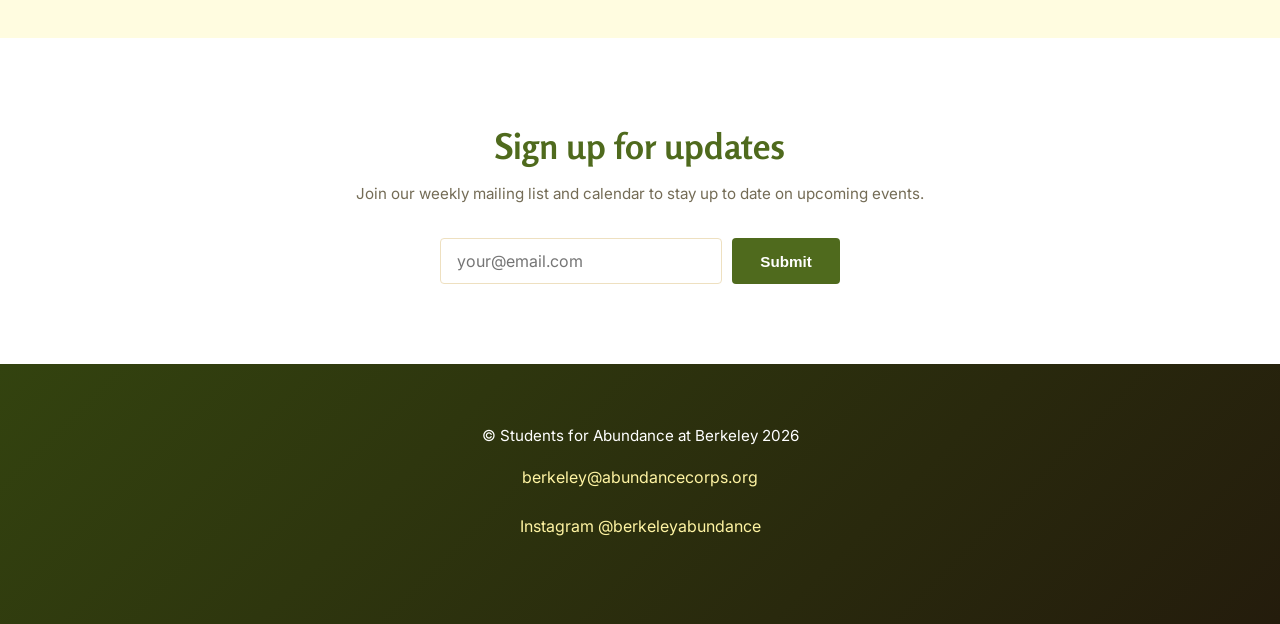
==== commit ae890907: "Change homepage chapter band to Abundance Corps Co-Authored-By: Claude Sonnet 5.5 <noreply@anthropic" ====
--- a/index.html
+++ b/index.html
@@ -292,7 +292,7 @@
             <div class="container">
                 <p class="supporters-text">A proud chapter of</p>
                 <div class="supporters-logos">
-                    <a href="https://studentsforabundance.org/" target="_blank" class="supporter-link">Students for Abundance</a>
+                    <a href="https://abundancecorps.org/" target="_blank" rel="noopener" class="supporter-link">Abundance Corps</a>
                 </div>
             </div>
         </section>
